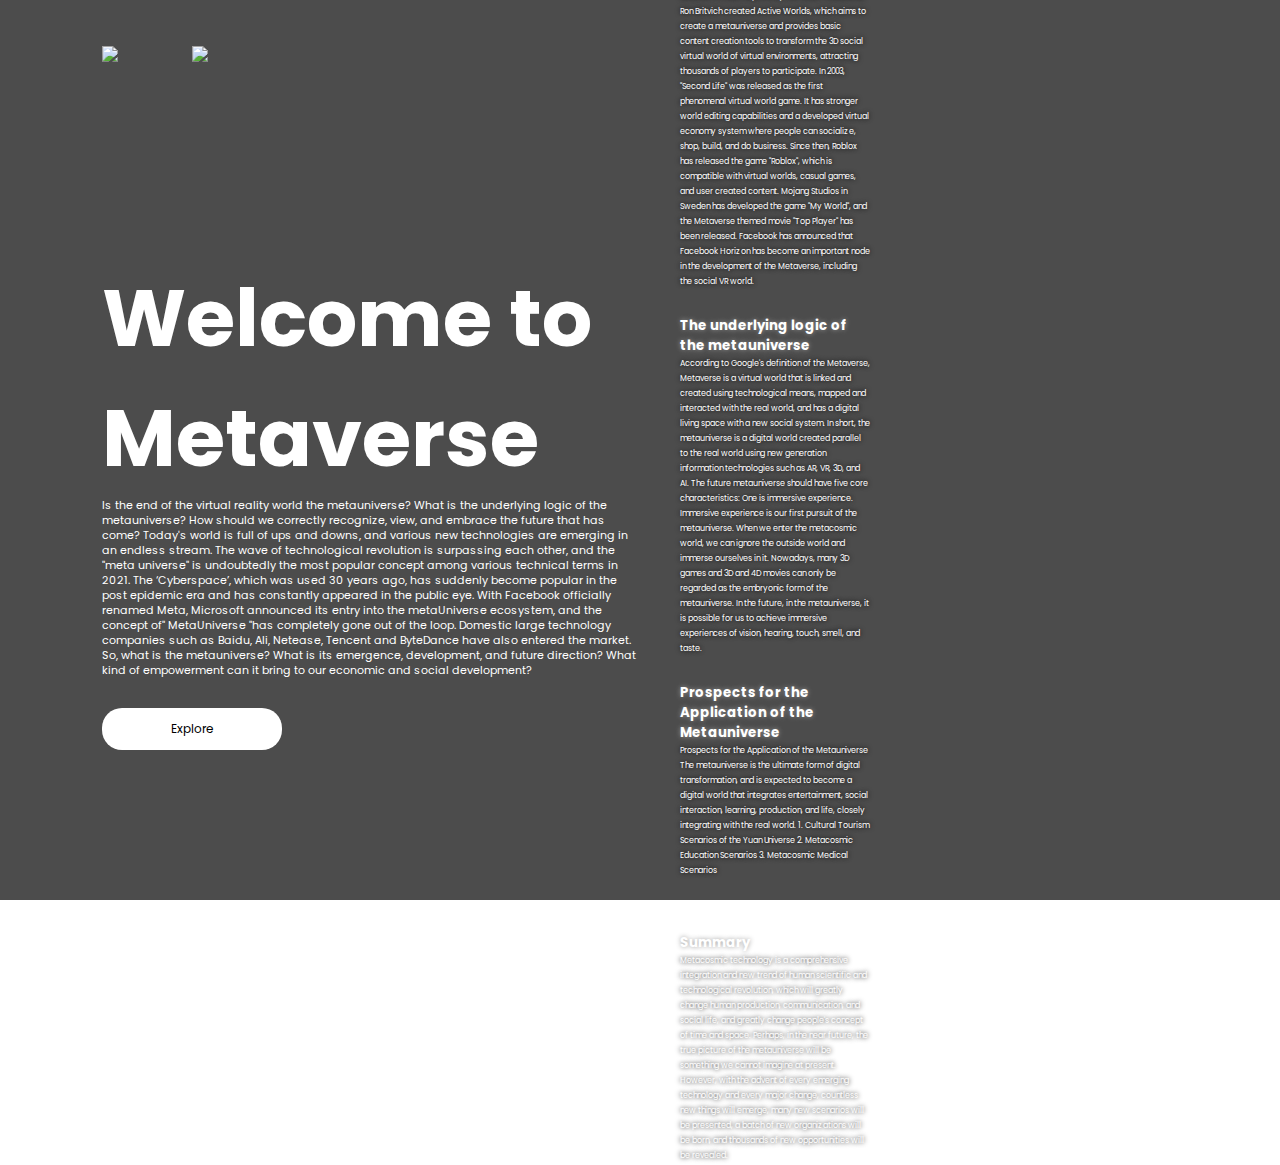
==== index.html @ f25d158e "upload homepage" ====
<!DOCTYPE html>
<html lang="en">
  <head>
    <meta charset="UTF-8" />
    <meta http-equiv="X-UA-Compatible" content="IE=edge" />
    <meta name="viewport" content="width=device-width, initial-scale=1.0" />
    <link rel="stylesheet" href="./style.css" />
    <title>Metaverse</title>
  </head>
  <body>
    <div class="container">
      <div class="navbar">
        <img src="img/logo.png" class="logo" />
       
        </nav>
        <img src="img/menu.png" class="menu-icon" />
      </div>
      <div class="row">
        <div class="col">
          <h1>Welcome to Metaverse</h1>
          <p>
            Is the end of the virtual reality world the metauniverse? What is the underlying logic of the metauniverse? How should we correctly recognize, view, and embrace the future that has come?
Today's world is full of ups and downs, and various new technologies are emerging in an endless stream. The wave of technological revolution is surpassing each other, and the "meta universe" is undoubtedly the most popular concept among various technical terms in 2021.

The ‘Cyberspace’,  which was used 30 years ago, has suddenly become popular in the post epidemic era and has constantly appeared in the public eye. With Facebook officially renamed Meta, Microsoft announced its entry into the metaUniverse ecosystem, and the concept of" MetaUniverse "has completely gone out of the loop. Domestic large technology companies such as Baidu, Ali, Netease, Tencent and ByteDance have also entered the market.

So, what is the metauniverse? What is its emergence, development, and future direction? What kind of empowerment can it bring to our economic and social development?
          </p>
          <button type="button">Explore</button>
        </div>
        <div class="col">
          <div class="card1 card">
            <h5> The Origin and Development of the Metauniverse
            </h5>
            <p>In 1992, Neal Stephenson's science fiction novel "Snow Crash" ("Avalanche") described a future setting in which real humans and virtual humans live together in a virtual space through VR devices. 
                In 1995, inspired by the novel "Avalanche," Ron Britvich created Active Worlds, which aims to create a metauniverse and provides basic content creation tools to transform the 3D social virtual world of virtual environments, attracting thousands of players to participate.
                In 2003, "Second Life" was released as the first phenomenal virtual world game. It has stronger world editing capabilities and a developed virtual economy system where people can socialize, shop, build, and do business. 
                Since then, Roblox has released the game "Roblox", which is compatible with virtual worlds, casual games, and user created content. Mojang Studios in Sweden has developed the game "My World", and the Metaverse themed movie "Top Player" has been released. Facebook has announced that Facebook Horizon has become an important node in the development of the Metaverse, including the social VR world.
            </p>
          </div>
          <div class="card2 card">
            <h5>The underlying logic of the metauniverse
            </h5>
            <p>According to Google's definition of the Metaverse, Metaverse is a virtual world that is linked and created using technological means, mapped and interacted with the real world, and has a digital living space with a new social system. In short, the metauniverse is a digital world created parallel to the real world using new generation information technologies such as AR, VR, 3D, and AI.
                The future metauniverse should have five core characteristics:
                One is immersive experience. Immersive experience is our first pursuit of the metauniverse. When we enter the metacosmic world, we can ignore the outside world and immerse ourselves in it. Nowadays, many 3D games and 3D and 4D movies can only be regarded as the embryonic form of the metauniverse. In the future, in the metauniverse, it is possible for us to achieve immersive experiences of vision, hearing, touch, smell, and taste.
                </p>
          </div>
          <div class="card3 card">
            <h5>Prospects for the Application of the Metauniverse
            </h5>
            <p>Prospects for the Application of the Metauniverse
                The metauniverse is the ultimate form of digital transformation, and is expected to become a digital world that integrates entertainment, social interaction, learning, production, and life, closely integrating with the real world.
                1. Cultural Tourism Scenarios of the Yuan Universe
                2. Metacosmic Education Scenarios
                3. Metacosmic Medical Scenarios
            </p>
          </div>
          <div class="card4 card">
            <h5>Summary</h5>
            <p>Metacosmic technology is a comprehensive integration and new trend of human scientific and technological revolution, which will greatly change human production, communication, and social life, and greatly change people's concept of time and space. Perhaps, in the near future, the true picture of the metauniverse will be something we cannot imagine at present. However, with the advent of every emerging technology and every major change, countless new things will emerge, many new scenarios will be presented, a batch of new organizations will be born, and thousands of new opportunities will be revealed.
            </p>
          </div>

        </div>
      </div>
    </div>
  </body>
</html>
---- style.css ----
@import url('https://fonts.googleapis.com/css2?family=Poppins:ital,wght@0,200;1,100&display=swap');
* {
  margin: 0;
  padding: 0;
  font-family: 'Poppins', sans-serif;
}
.container {
  width: 100%;
  height: 100vh;
  background-image: linear-gradient(rgba(0, 0, 0, 0.7), rgba(0, 0, 0, 0.7)), url(img/background.png);
  background-position: center;
  background-size: cover;
  padding-left: 8%;
  padding-right: 8%;
  box-sizing: border-box;
}
.navbar {
  height: 12%;
  display: flex;
  align-items: center;
}
.logo {
  width: 50px;
  cursor: pointer;
}
.menu-icon {
  width: 30px;
  cursor: pointer;
  margin-left: 40px;
}
nav {
  flex: 1;
  text-align: right;
}
nav ul li {
  list-style: none;
  display: inline-block;
  margin-left: 60px;
}
nav ul li a {
  text-decoration: none;
  color: #fff;
  font-size: 13px;
}
.row {
  display: flex;
  height: 88%;
  align-items: center;
}
.col {
  flex-basis: 50%;
}
h1 {
  color: #fff;
  font-size: 80px;
}
p {
  color: #fff;
  font-size: 11px;
  line-height: 15px;
}
button {
  width: 180px;
  color: #000;
  font-size: 12px;
  padding: 12px 0;
  background: #fff;
  border: 0;
  border-radius: 20px;
  outline: none;
  margin-top: 30px;
  cursor: pointer;
}
.card{
  width: 240px;
  height: 230px;
  display: inline-block;
  border-radius: 10px;
  padding: 15px 25px;
  box-sizing: border-box;
  cursor:pointer;
  margin: 10px 15px;
  background-position: center;
  background-size: cover;
  transition: transform 0.5s;
}
 .card1{
  background-image: url(img/pic-1.png);
 }
 .card2{
  background-image: url(img/pic-2.png);
 }
 .card3{
  background-image: url(img/pic-3.png);
 }
 .card4{
  background-image: url(img/pic-4.png);
 }
 .card:hover{
   transform: translateY(-10px);
 }
 h5{
   color: #fff;
   text-shadow: 0 0 5px #999;
 }
 .card p{
   text-shadow:  0 0 5px #000;
   font-size: 8px;
 }
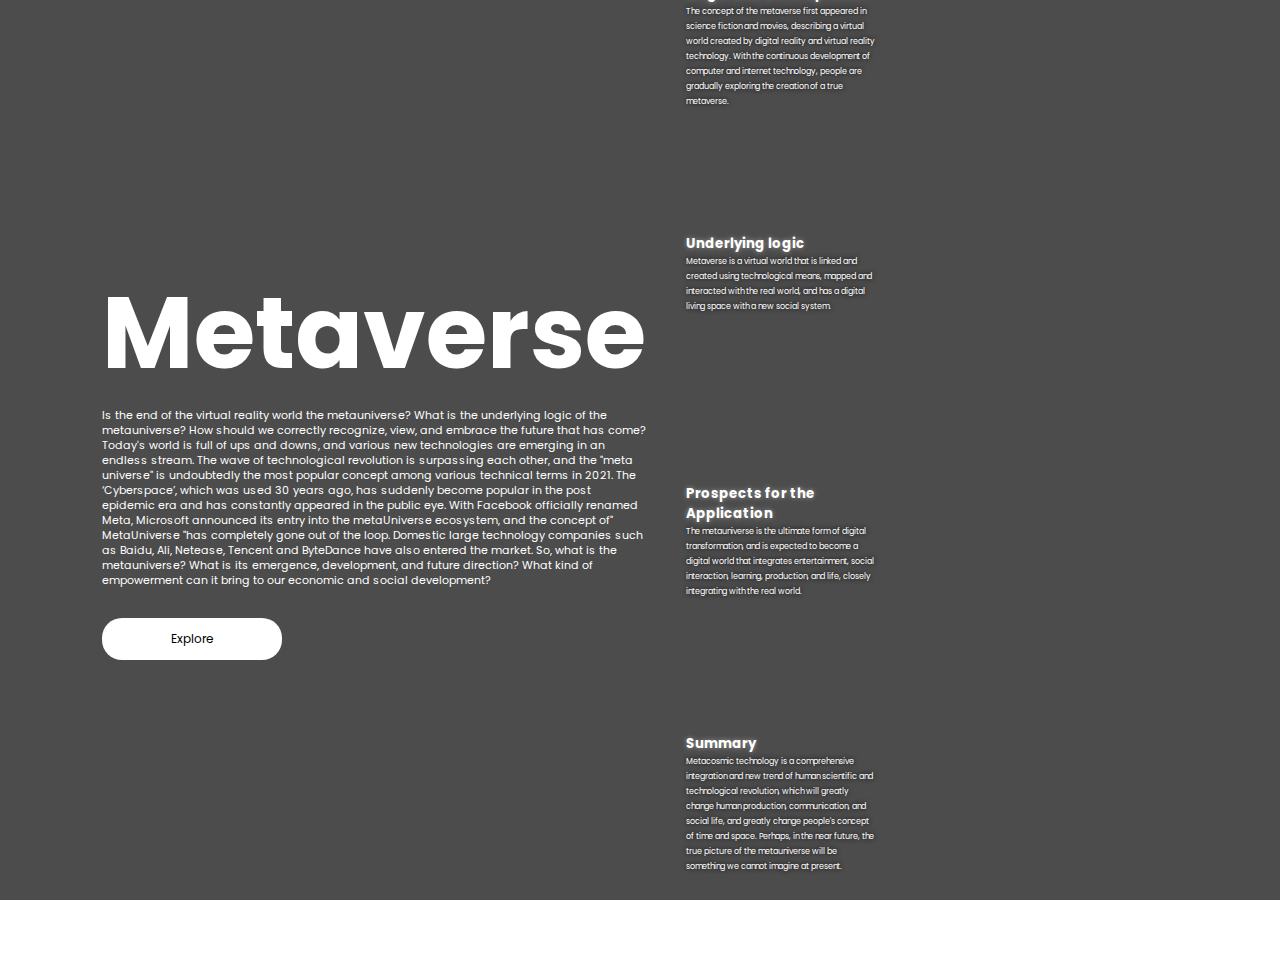
==== commit b48689eb: "upload" ====
--- a/index.html
+++ b/index.html
@@ -7,17 +7,14 @@
     <link rel="stylesheet" href="./style.css" />
     <title>Metaverse</title>
   </head>
-  <body>
+   <body>
     <div class="container">
       <div class="navbar">
-        <img src="img/logo.png" class="logo" />
-       
-        </nav>
-        <img src="img/menu.png" class="menu-icon" />
+        <nav>
       </div>
       <div class="row">
         <div class="col">
-          <h1>Welcome to Metaverse</h1>
+          <h1>Metaverse</h1>
           <p>
             Is the end of the virtual reality world the metauniverse? What is the underlying logic of the metauniverse? How should we correctly recognize, view, and embrace the future that has come?
 Today's world is full of ups and downs, and various new technologies are emerging in an endless stream. The wave of technological revolution is surpassing each other, and the "meta universe" is undoubtedly the most popular concept among various technical terms in 2021.
@@ -25,40 +22,29 @@
 The ‘Cyberspace’,  which was used 30 years ago, has suddenly become popular in the post epidemic era and has constantly appeared in the public eye. With Facebook officially renamed Meta, Microsoft announced its entry into the metaUniverse ecosystem, and the concept of" MetaUniverse "has completely gone out of the loop. Domestic large technology companies such as Baidu, Ali, Netease, Tencent and ByteDance have also entered the market.
 
 So, what is the metauniverse? What is its emergence, development, and future direction? What kind of empowerment can it bring to our economic and social development?
+
           </p>
           <button type="button">Explore</button>
         </div>
         <div class="col">
           <div class="card1 card">
-            <h5> The Origin and Development of the Metauniverse
-            </h5>
-            <p>In 1992, Neal Stephenson's science fiction novel "Snow Crash" ("Avalanche") described a future setting in which real humans and virtual humans live together in a virtual space through VR devices. 
-                In 1995, inspired by the novel "Avalanche," Ron Britvich created Active Worlds, which aims to create a metauniverse and provides basic content creation tools to transform the 3D social virtual world of virtual environments, attracting thousands of players to participate.
-                In 2003, "Second Life" was released as the first phenomenal virtual world game. It has stronger world editing capabilities and a developed virtual economy system where people can socialize, shop, build, and do business. 
-                Since then, Roblox has released the game "Roblox", which is compatible with virtual worlds, casual games, and user created content. Mojang Studios in Sweden has developed the game "My World", and the Metaverse themed movie "Top Player" has been released. Facebook has announced that Facebook Horizon has become an important node in the development of the Metaverse, including the social VR world.
+            <h5>Origin and Development</h5>
+            <p>The concept of the metaverse first appeared in science fiction and movies, describing a virtual world created by digital reality and virtual reality technology. With the continuous development of computer and internet technology, people are gradually exploring the creation of a true metaverse.
             </p>
           </div>
           <div class="card2 card">
-            <h5>The underlying logic of the metauniverse
-            </h5>
-            <p>According to Google's definition of the Metaverse, Metaverse is a virtual world that is linked and created using technological means, mapped and interacted with the real world, and has a digital living space with a new social system. In short, the metauniverse is a digital world created parallel to the real world using new generation information technologies such as AR, VR, 3D, and AI.
-                The future metauniverse should have five core characteristics:
-                One is immersive experience. Immersive experience is our first pursuit of the metauniverse. When we enter the metacosmic world, we can ignore the outside world and immerse ourselves in it. Nowadays, many 3D games and 3D and 4D movies can only be regarded as the embryonic form of the metauniverse. In the future, in the metauniverse, it is possible for us to achieve immersive experiences of vision, hearing, touch, smell, and taste.
-                </p>
+            <h5>Underlying logic</h5>
+            <p>Metaverse is a virtual world that is linked and created using technological means, mapped and interacted with the real world, and has a digital living space with a new social system.
+            </p>
           </div>
           <div class="card3 card">
-            <h5>Prospects for the Application of the Metauniverse
-            </h5>
-            <p>Prospects for the Application of the Metauniverse
-                The metauniverse is the ultimate form of digital transformation, and is expected to become a digital world that integrates entertainment, social interaction, learning, production, and life, closely integrating with the real world.
-                1. Cultural Tourism Scenarios of the Yuan Universe
-                2. Metacosmic Education Scenarios
-                3. Metacosmic Medical Scenarios
+            <h5>Prospects for the Application</h5>
+            <p>The metauniverse is the ultimate form of digital transformation, and is expected to become a digital world that integrates entertainment, social interaction, learning, production, and life, closely integrating with the real world.
             </p>
           </div>
           <div class="card4 card">
             <h5>Summary</h5>
-            <p>Metacosmic technology is a comprehensive integration and new trend of human scientific and technological revolution, which will greatly change human production, communication, and social life, and greatly change people's concept of time and space. Perhaps, in the near future, the true picture of the metauniverse will be something we cannot imagine at present. However, with the advent of every emerging technology and every major change, countless new things will emerge, many new scenarios will be presented, a batch of new organizations will be born, and thousands of new opportunities will be revealed.
+            <p>Metacosmic technology is a comprehensive integration and new trend of human scientific and technological revolution, which will greatly change human production, communication, and social life, and greatly change people's concept of time and space. Perhaps, in the near future, the true picture of the metauniverse will be something we cannot imagine at present.
             </p>
           </div>
 
--- a/style.css
+++ b/style.css
@@ -7,7 +7,7 @@
 .container {
   width: 100%;
   height: 100vh;
-  background-image: linear-gradient(rgba(0, 0, 0, 0.7), rgba(0, 0, 0, 0.7)), url(img/background.png);
+  background-image: linear-gradient(rgba(0, 0, 0, 0.7), rgba(0, 0, 0, 0.7)), url(https://i.postimg.cc/nVy1Yr70/IMG-2934.jpg);
   background-position: center;
   background-size: cover;
   padding-left: 8%;
@@ -18,33 +18,11 @@
   height: 12%;
   display: flex;
   align-items: center;
-}
-.logo {
-  width: 50px;
-  cursor: pointer;
-}
-.menu-icon {
-  width: 30px;
-  cursor: pointer;
-  margin-left: 40px;
-}
-nav {
-  flex: 1;
-  text-align: right;
-}
-nav ul li {
-  list-style: none;
-  display: inline-block;
-  margin-left: 60px;
-}
-nav ul li a {
-  text-decoration: none;
-  color: #fff;
-  font-size: 13px;
+
 }
 .row {
   display: flex;
-  height: 88%;
+  height: 78%;
   align-items: center;
 }
 .col {
@@ -52,7 +30,7 @@
 }
 h1 {
   color: #fff;
-  font-size: 80px;
+  font-size: 100px;
 }
 p {
   color: #fff;
@@ -85,16 +63,16 @@
   transition: transform 0.5s;
 }
  .card1{
-  background-image: url(img/pic-1.png);
+  background-image: url(https://i.postimg.cc/9f1V5zyh/IMG-2937.jpg);
  }
  .card2{
-  background-image: url(img/pic-2.png);
+  background-image: url(https://i.postimg.cc/qBNtwddR/IMG-2939.jpg);
  }
  .card3{
-  background-image: url(img/pic-3.png);
+  background-image: url(https://i.postimg.cc/506ts8TG/IMG-2940.jpg);
  }
  .card4{
-  background-image: url(img/pic-4.png);
+  background-image: url(https://i.postimg.cc/9FTD3t0H/IMG-2942.jpg);
  }
  .card:hover{
    transform: translateY(-10px);
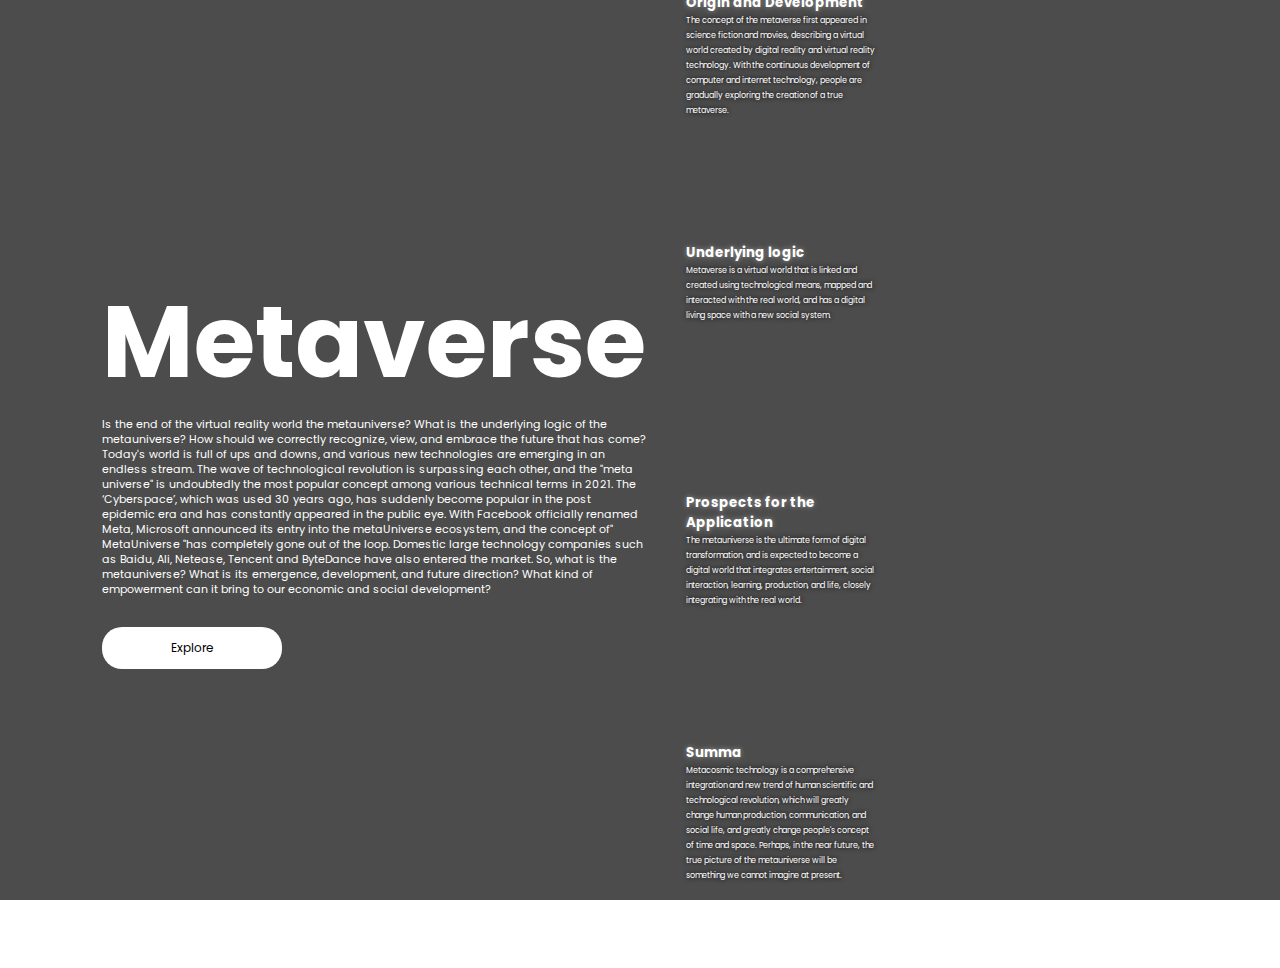
==== commit aea41cf1: "222" ====
--- a/index.html
+++ b/index.html
@@ -43,7 +43,7 @@
             </p>
           </div>
           <div class="card4 card">
-            <h5>Summary</h5>
+            <h5>Summa</h5>
             <p>Metacosmic technology is a comprehensive integration and new trend of human scientific and technological revolution, which will greatly change human production, communication, and social life, and greatly change people's concept of time and space. Perhaps, in the near future, the true picture of the metauniverse will be something we cannot imagine at present.
             </p>
           </div>
--- a/style.css
+++ b/style.css
@@ -15,7 +15,7 @@
   box-sizing: border-box;
 }
 .navbar {
-  height: 12%;
+  height: 13%;
   display: flex;
   align-items: center;
 
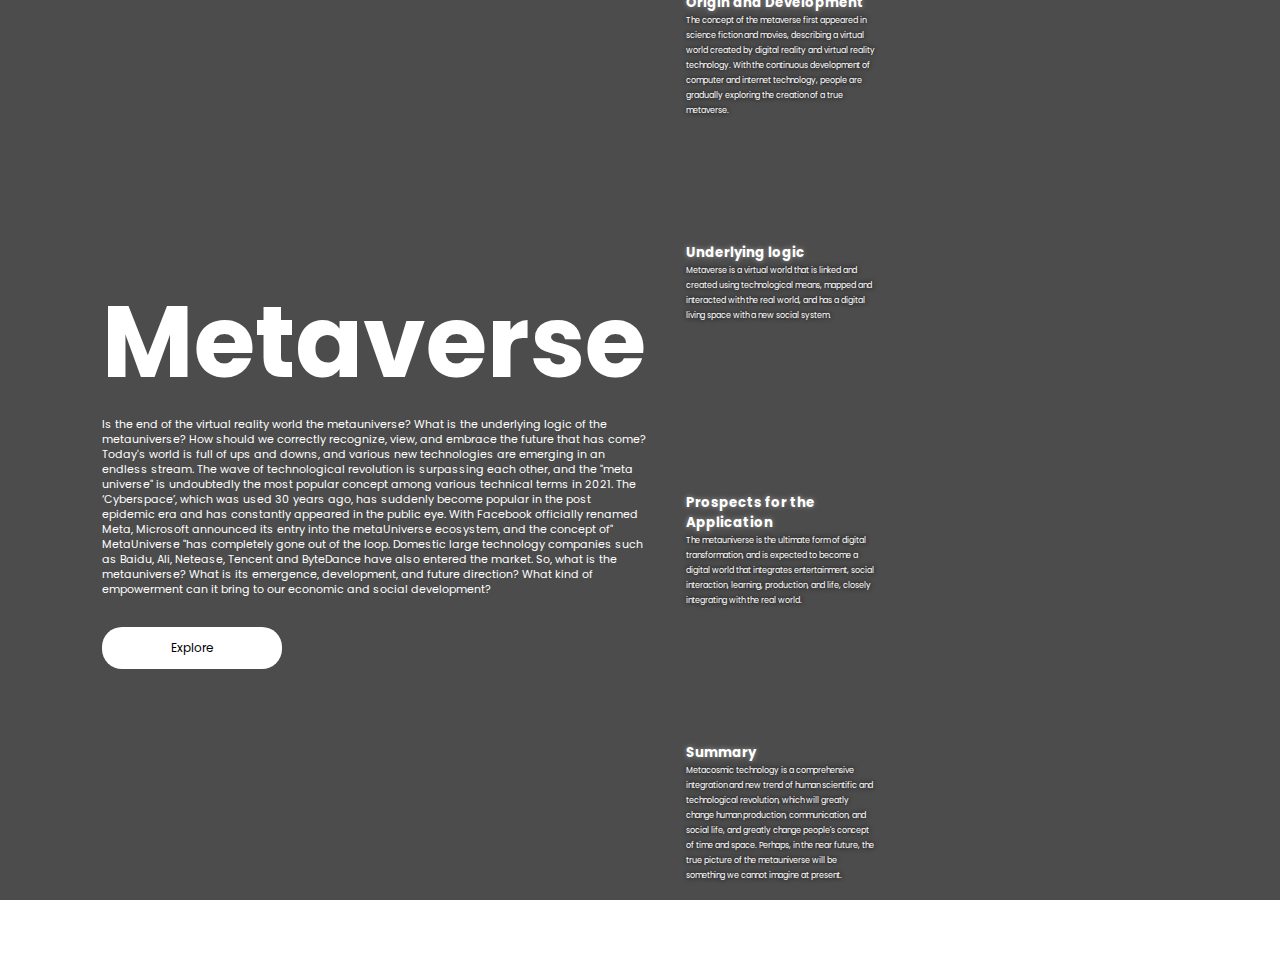
==== commit dd31bb89: "1" ====
--- a/index.html
+++ b/index.html
@@ -43,7 +43,7 @@
             </p>
           </div>
           <div class="card4 card">
-            <h5>Summa</h5>
+            <h5>Summary</h5>
             <p>Metacosmic technology is a comprehensive integration and new trend of human scientific and technological revolution, which will greatly change human production, communication, and social life, and greatly change people's concept of time and space. Perhaps, in the near future, the true picture of the metauniverse will be something we cannot imagine at present.
             </p>
           </div>
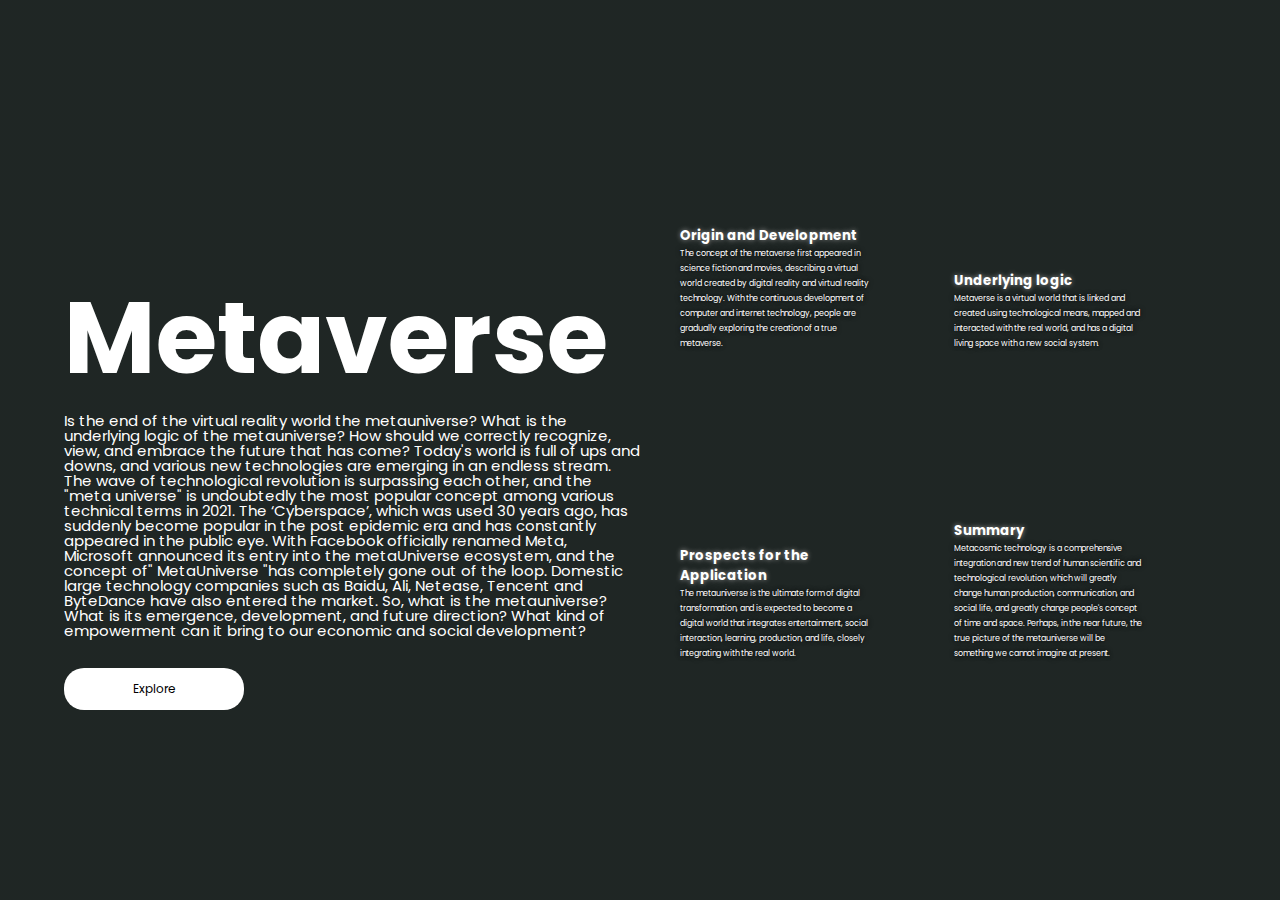
==== commit fd2eaab2: "update" ====
--- a/index.html
+++ b/index.html
@@ -1,9 +1,10 @@
+<!DOCTYPE html>
 <!DOCTYPE html>
 <html lang="en">
-  <head>
-    <meta charset="UTF-8" />
-    <meta http-equiv="X-UA-Compatible" content="IE=edge" />
-    <meta name="viewport" content="width=device-width, initial-scale=1.0" />
+<head>
+  <meta charset="UTF-8">
+  <meta http-equiv="X-UA-Compatible" content="IE=edge">
+  <meta name="viewport" content="width=device-width, initial-scale=1.0">
     <link rel="stylesheet" href="./style.css" />
     <title>Metaverse</title>
   </head>
--- a/style.css
+++ b/style.css
@@ -7,15 +7,16 @@
 .container {
   width: 100%;
   height: 100vh;
-  background-image: linear-gradient(rgba(0, 0, 0, 0.7), rgba(0, 0, 0, 0.7)), url(https://i.postimg.cc/nVy1Yr70/IMG-2934.jpg);
-  background-position: center;
-  background-size: cover;
-  padding-left: 8%;
-  padding-right: 8%;
+  background-color: #687f7a;
+  background-image: linear-gradient(rgba(0, 0, 0, 0.7), rgba(0, 0, 0, 0.7)), url(https://i.postimg.cc/T2rMVccp/image.png);
+  background-repeat: no-repeat;
+  vertical-align: middle;
+  padding-left: 5%;
+  padding-right:5%;
   box-sizing: border-box;
 }
 .navbar {
-  height: 13%;
+  height: 15%;
   display: flex;
   align-items: center;
 
@@ -26,7 +27,7 @@
   align-items: center;
 }
 .col {
-  flex-basis: 50%;
+  flex-basis: 100%;
 }
 h1 {
   color: #fff;
@@ -34,7 +35,7 @@
 }
 p {
   color: #fff;
-  font-size: 11px;
+  font-size: 15px;
   line-height: 15px;
 }
 button {
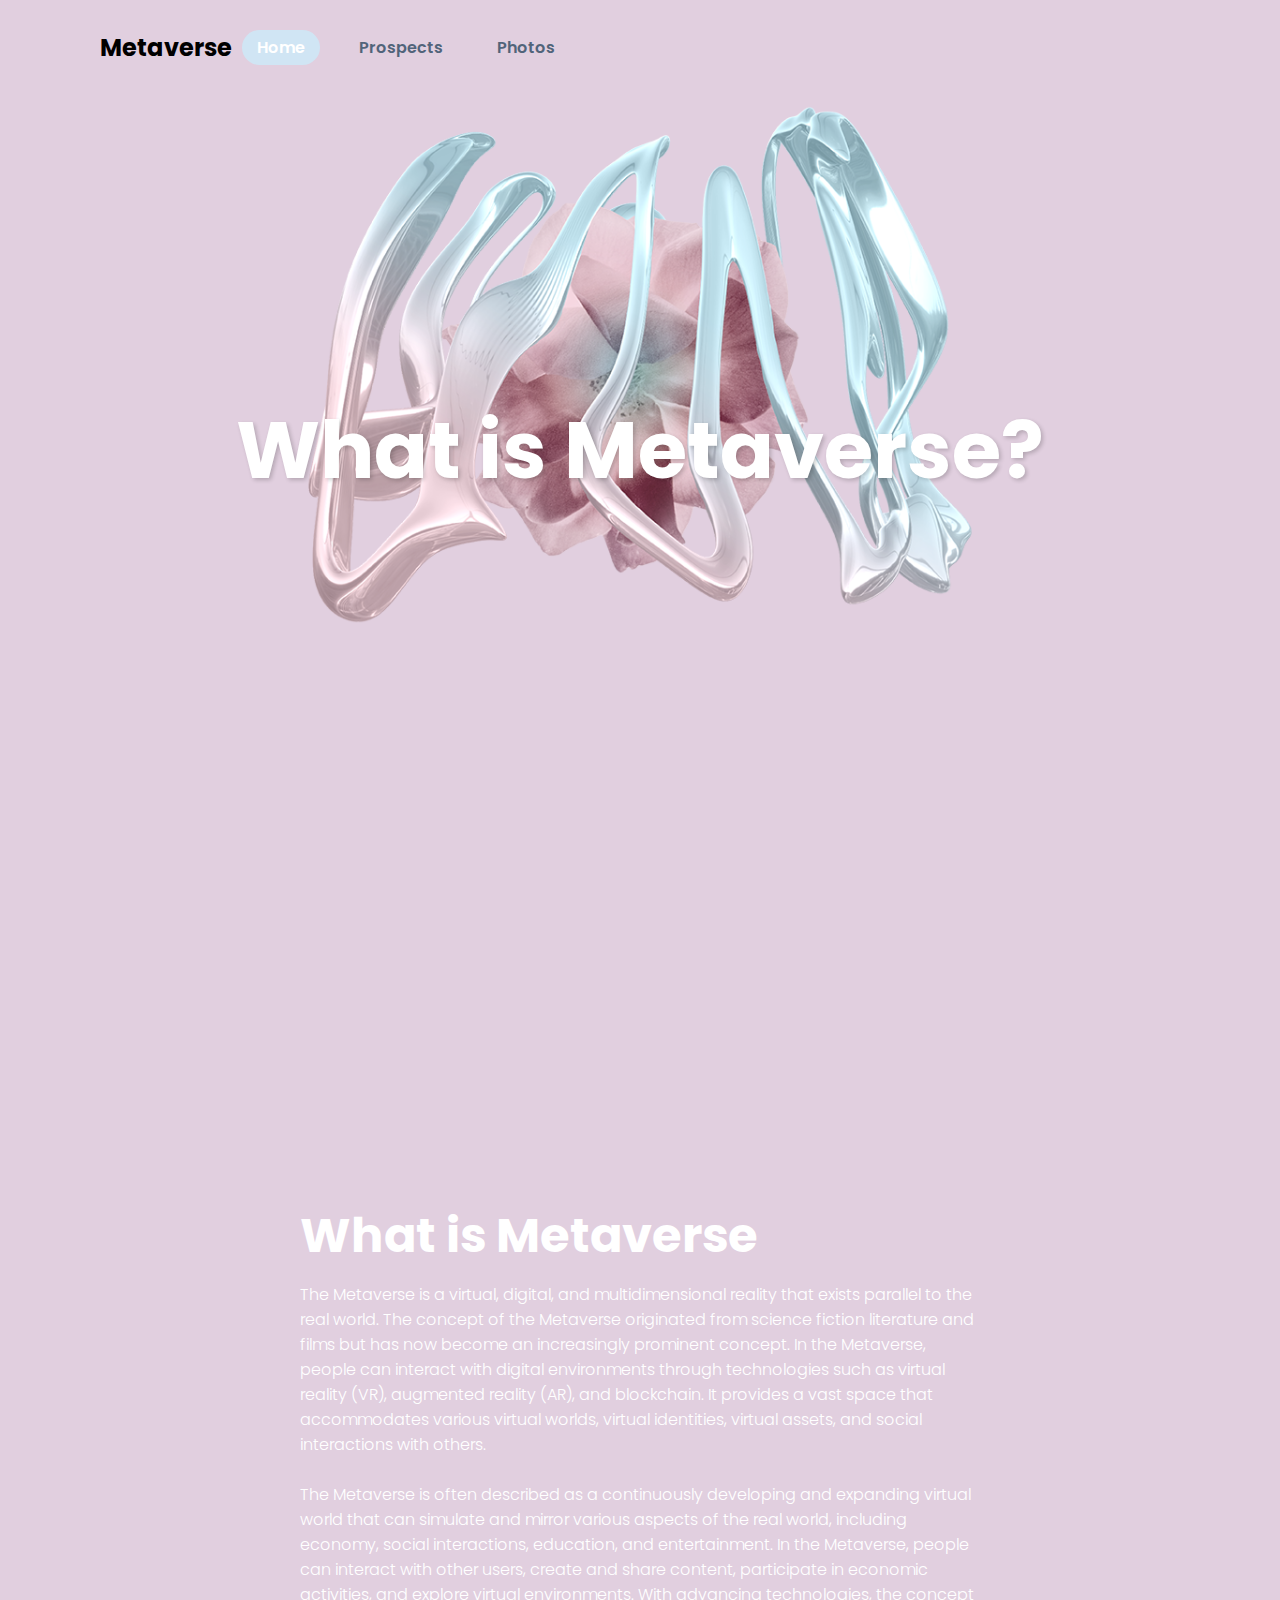
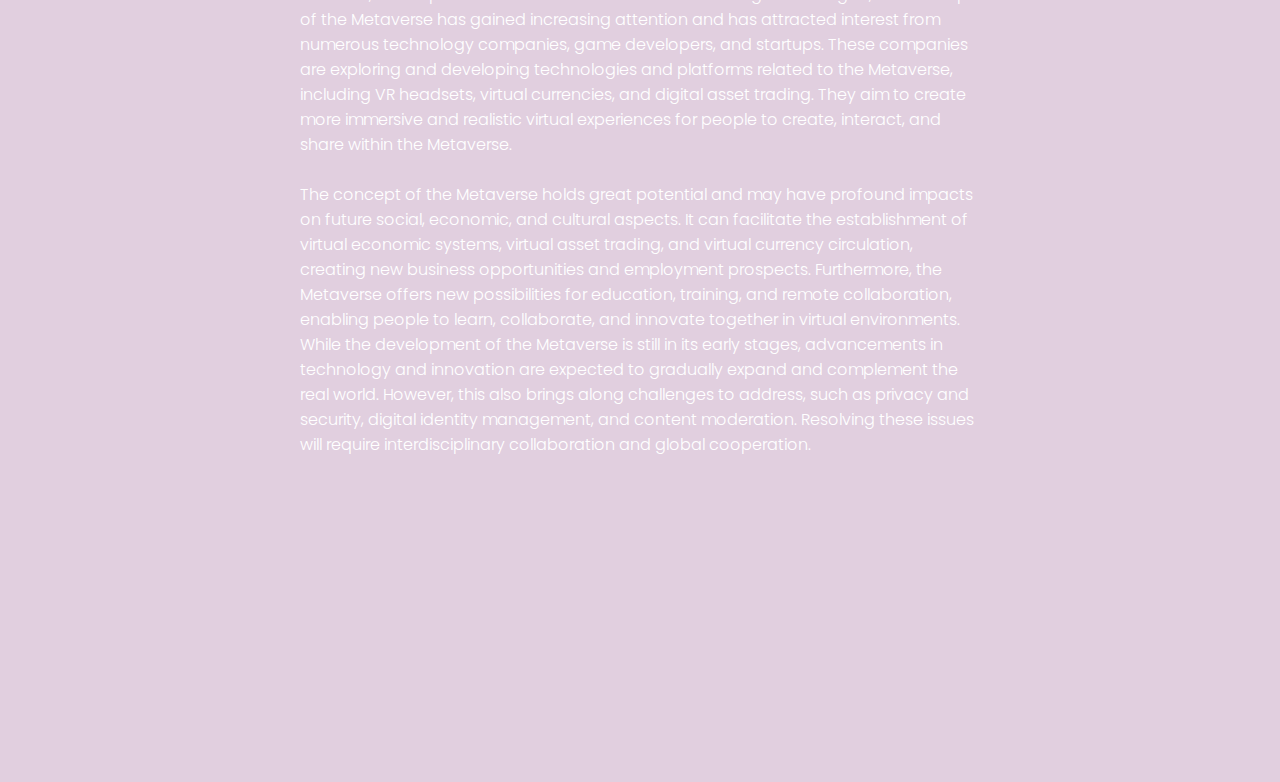
==== commit 1aaea0b2: "3" ====
--- a/index.html
+++ b/index.html
@@ -1,56 +1,39 @@
-<!DOCTYPE html>
-<!DOCTYPE html>
-<html lang="en">
-<head>
-  <meta charset="UTF-8">
-  <meta http-equiv="X-UA-Compatible" content="IE=edge">
-  <meta name="viewport" content="width=device-width, initial-scale=1.0">
-    <link rel="stylesheet" href="./style.css" />
-    <title>Metaverse</title>
-  </head>
-   <body>
-    <div class="container">
-      <div class="navbar">
-        <nav>
-      </div>
-      <div class="row">
-        <div class="col">
-          <h1>Metaverse</h1>
-          <p>
-            Is the end of the virtual reality world the metauniverse? What is the underlying logic of the metauniverse? How should we correctly recognize, view, and embrace the future that has come?
-Today's world is full of ups and downs, and various new technologies are emerging in an endless stream. The wave of technological revolution is surpassing each other, and the "meta universe" is undoubtedly the most popular concept among various technical terms in 2021.
-
-The ‘Cyberspace’,  which was used 30 years ago, has suddenly become popular in the post epidemic era and has constantly appeared in the public eye. With Facebook officially renamed Meta, Microsoft announced its entry into the metaUniverse ecosystem, and the concept of" MetaUniverse "has completely gone out of the loop. Domestic large technology companies such as Baidu, Ali, Netease, Tencent and ByteDance have also entered the market.
-
-So, what is the metauniverse? What is its emergence, development, and future direction? What kind of empowerment can it bring to our economic and social development?
-
-          </p>
-          <button type="button">Explore</button>
-        </div>
-        <div class="col">
-          <div class="card1 card">
-            <h5>Origin and Development</h5>
-            <p>The concept of the metaverse first appeared in science fiction and movies, describing a virtual world created by digital reality and virtual reality technology. With the continuous development of computer and internet technology, people are gradually exploring the creation of a true metaverse.
-            </p>
-          </div>
-          <div class="card2 card">
-            <h5>Underlying logic</h5>
-            <p>Metaverse is a virtual world that is linked and created using technological means, mapped and interacted with the real world, and has a digital living space with a new social system.
-            </p>
-          </div>
-          <div class="card3 card">
-            <h5>Prospects for the Application</h5>
-            <p>The metauniverse is the ultimate form of digital transformation, and is expected to become a digital world that integrates entertainment, social interaction, learning, production, and life, closely integrating with the real world.
-            </p>
-          </div>
-          <div class="card4 card">
-            <h5>Summary</h5>
-            <p>Metacosmic technology is a comprehensive integration and new trend of human scientific and technological revolution, which will greatly change human production, communication, and social life, and greatly change people's concept of time and space. Perhaps, in the near future, the true picture of the metauniverse will be something we cannot imagine at present.
-            </p>
-          </div>
-
-        </div>
-      </div>
-    </div>
-  </body>
+<!DOCTYPE html>
+<html lang="en">
+
+<head>
+    <meta charset="UTF-8">
+    <meta http-equiv="X-UA-Compatible" content="IE=edge">
+    <meta name="viewport" content="width=device-width, initial-scale=1.0">
+    <title>Explore the Metaverse</title>
+    <link rel="stylesheet" href="style.css">
+</head>
+
+<body>
+
+    <header>
+        <h2 class="Metaverse">Metaverse</h2>
+        <nav class="navigation">
+            <a href="#" class="active">Home</a>
+            <a href="index(2).html">Prospects</a>
+            <a href="index(3).html">Photos</a>
+        </nav>
+    </header>
+
+    <section class="parallax">
+        <img src="中.png">
+        <h2 id="text">What is Metaverse?</h2>
+    </section>
+
+    <section class="sec">
+        <h2>What is Metaverse</h2>
+        <p>
+            The Metaverse is a virtual, digital, and multidimensional reality that exists parallel to the real world. The concept of the Metaverse originated from science fiction literature and films but has now become an increasingly prominent concept. In the Metaverse, people can interact with digital environments through technologies such as virtual reality (VR), augmented reality (AR), and blockchain. It provides a vast space that accommodates various virtual worlds, virtual identities, virtual assets, and social interactions with others.<br><br>
+            The Metaverse is often described as a continuously developing and expanding virtual world that can simulate and mirror various aspects of the real world, including economy, social interactions, education, and entertainment. In the Metaverse, people can interact with other users, create and share content, participate in economic activities, and explore virtual environments. With advancing technologies, the concept of the Metaverse has gained increasing attention and has attracted interest from numerous technology companies, game developers, and startups. These companies are exploring and developing technologies and platforms related to the Metaverse, including VR headsets, virtual currencies, and digital asset trading. They aim to create more immersive and realistic virtual experiences for people to create, interact, and share within the Metaverse.<br><br>
+            The concept of the Metaverse holds great potential and may have profound impacts on future social, economic, and cultural aspects. It can facilitate the establishment of virtual economic systems, virtual asset trading, and virtual currency circulation, creating new business opportunities and employment prospects. Furthermore, the Metaverse offers new possibilities for education, training, and remote collaboration, enabling people to learn, collaborate, and innovate together in virtual environments. While the development of the Metaverse is still in its early stages, advancements in technology and innovation are expected to gradually expand and complement the real world. However, this also brings along challenges to address, such as privacy and security, digital identity management, and content moderation. Resolving these issues will require interdisciplinary collaboration and global cooperation.<br><br>
+        </p>
+    </section>
+
+</body>
+
 </html>--- a/style.css
+++ b/style.css
@@ -1,88 +1,86 @@
-@import url('https://fonts.googleapis.com/css2?family=Poppins:ital,wght@0,200;1,100&display=swap');
-* {
-  margin: 0;
-  padding: 0;
-  font-family: 'Poppins', sans-serif;
-}
-.container {
-  width: 100%;
-  height: 100vh;
-  background-color: #687f7a;
-  background-image: linear-gradient(rgba(0, 0, 0, 0.7), rgba(0, 0, 0, 0.7)), url(https://i.postimg.cc/T2rMVccp/image.png);
-  background-repeat: no-repeat;
-  vertical-align: middle;
-  padding-left: 5%;
-  padding-right:5%;
-  box-sizing: border-box;
-}
-.navbar {
-  height: 15%;
-  display: flex;
-  align-items: center;
-
-}
-.row {
-  display: flex;
-  height: 78%;
-  align-items: center;
-}
-.col {
-  flex-basis: 100%;
-}
-h1 {
-  color: #fff;
-  font-size: 100px;
-}
-p {
-  color: #fff;
-  font-size: 15px;
-  line-height: 15px;
-}
-button {
-  width: 180px;
-  color: #000;
-  font-size: 12px;
-  padding: 12px 0;
-  background: #fff;
-  border: 0;
-  border-radius: 20px;
-  outline: none;
-  margin-top: 30px;
-  cursor: pointer;
-}
-.card{
-  width: 240px;
-  height: 230px;
-  display: inline-block;
-  border-radius: 10px;
-  padding: 15px 25px;
-  box-sizing: border-box;
-  cursor:pointer;
-  margin: 10px 15px;
-  background-position: center;
-  background-size: cover;
-  transition: transform 0.5s;
-}
- .card1{
-  background-image: url(https://i.postimg.cc/9f1V5zyh/IMG-2937.jpg);
- }
- .card2{
-  background-image: url(https://i.postimg.cc/qBNtwddR/IMG-2939.jpg);
- }
- .card3{
-  background-image: url(https://i.postimg.cc/506ts8TG/IMG-2940.jpg);
- }
- .card4{
-  background-image: url(https://i.postimg.cc/9FTD3t0H/IMG-2942.jpg);
- }
- .card:hover{
-   transform: translateY(-10px);
- }
- h5{
-   color: #fff;
-   text-shadow: 0 0 5px #999;
- }
- .card p{
-   text-shadow:  0 0 5px #000;
-   font-size: 8px;
- }+@import url('https://fonts.googleapis.com/css2?family=Poppins:wght@300;400;500;600;700;800;900&display=swap');
+
+* {
+    margin: 0;
+    padding: 0;
+    box-sizing: border-box;
+    font-family: 'Poppins', sans-serif;
+}
+
+::selection {
+    background: rgba(0, 0, 0, .2);
+}
+
+body {
+    background:  #e1cfdf;
+    min-height: 100vh;
+    overflow-x: hidden;
+}
+
+header {
+    position: absolute;
+    top: 0;
+    left: 0;
+    width: 100%;
+    padding: 30px 100px;
+    display: flex;
+    justify-content: flex-start;
+    align-items: center;
+    z-index: 100;
+}
+
+.navigation a {
+    text-decoration: none;
+    color: #51647a;
+    padding: 6px 15px;
+    border-radius: 20px;
+    margin: 0 10px;
+    font-weight: 600;
+}
+
+.navigation a:hover,
+.navigation a.active {
+    background: #d0e5f4;
+    color: #fff;
+}
+
+.parallax {
+    position: relative;
+    display: flex;
+    justify-content: center;
+    align-items: center;
+    height: 100vh;
+}
+
+#text {
+    position: absolute;
+    font-size: 5em;
+    color: #fff;
+    text-shadow: 2px 2px 4px rgba(0, 0, 0, .2);
+}
+
+.parallax img {
+    position: absolute;
+    top: 0;
+    left: 0;
+    width: 100%;
+    pointer-events: none;
+}
+
+.sec {
+    position: relative;
+    background: #e1cfdf;
+    padding: 300px;
+}
+
+.sec h2 {
+    font-size: 3em;
+    color: #fff;
+    margin-bottom: 10px;
+}
+
+.sec p {
+    font-size: 1em;
+    color: #fff;
+    font-weight: 300;
+}